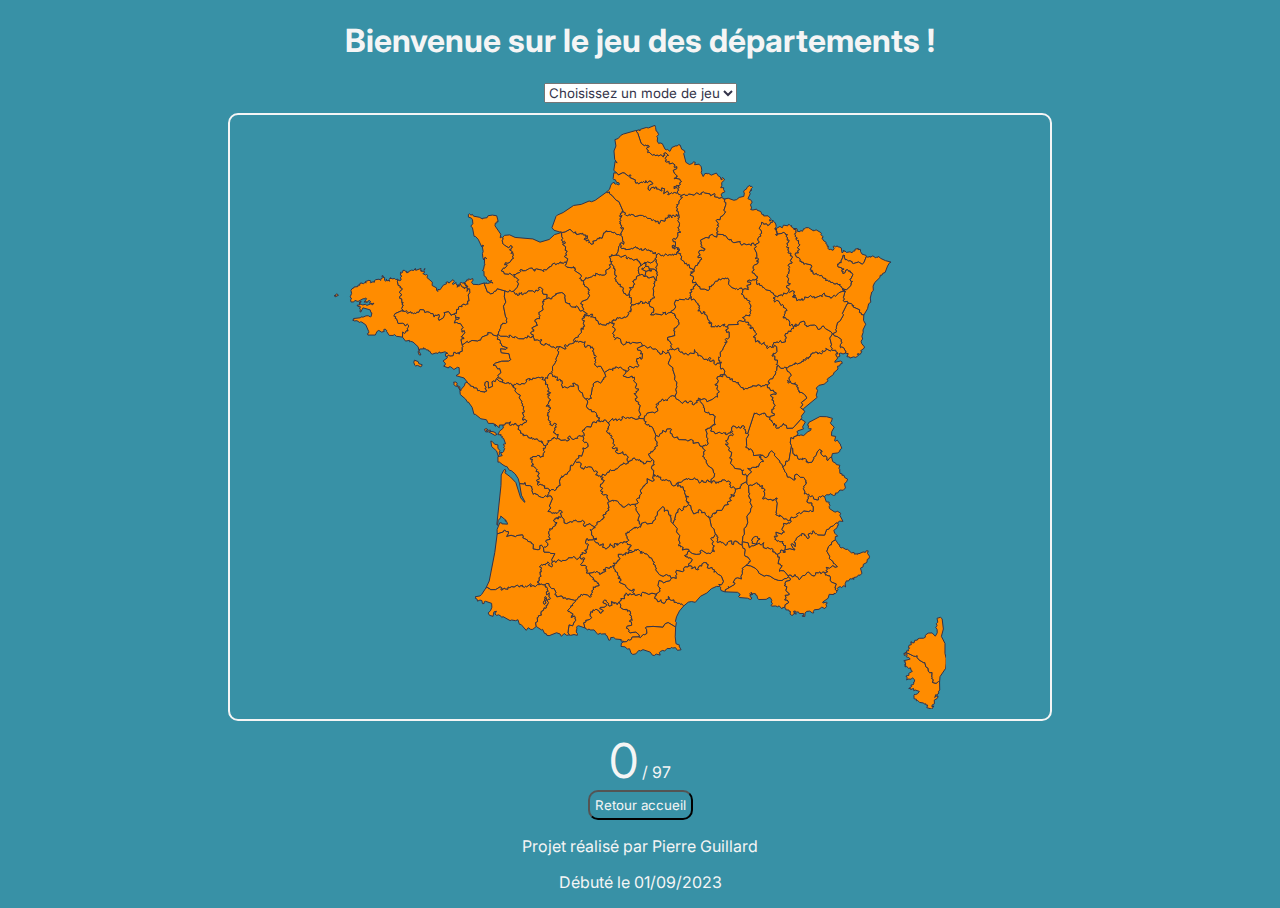
==== index.html @ 72fad649 "name modification" ====
<!DOCTYPE html>
<html lang="en">
  <head>
    <meta charset="UTF-8" />
    <meta name="viewport" content="width=device-width, initial-scale=1.0" />
    <link rel="stylesheet" href="Departement.css" />
    <link rel="preconnect" href="https://fonts.googleapis.com" />
    <link rel="preconnect" href="https://fonts.gstatic.com" crossorigin />
    <link
      href="https://fonts.googleapis.com/css2?family=Inter:wght@500&display=swap"
      rel="stylesheet"
    />
    <script src="scripts/listeDepartements.js" defer></script>
    <script src="scripts/script.js" defer></script>
    <script src="scripts/QCM.js" defer></script>
    
  </head>

  <header><h1>Bienvenue sur le jeu des départements !</h1></header>

  <body>
    <p id="consigne">
      Clique sur le département demandé le plus rapidement possible.
    </p>
    <select name="Mode de Jeu" id="menuDeroulant">
      <option value="choix" selected>Choisissez un mode de jeu</option>
      <option value="trouve">Trouve le département</option>
      <option value="QCM">QCM connaissances</option>
    </select>
    <div id="chronometre">00:00:00</div>

    <div id="zoneAffichage"></div>
      <button id="lancementJeu">Lancer le jeu</button>
    

    <div id="carteGlobale">
    </div>

    <div id="zoneQCM">
      <div id="questions">
        <div id="consigne">Coche les bonnes réponses pour gagner des points ! (2 bonnes réponses minimum = 1 point)</div>
        <form>
        <div id="questionDepartement">
          <div>
            <label
              ><input type="radio" name="radio" id="btn1" /><span id="exemple1">1</span
            ></label>
          </div>
          <div>
            <label
              ><input type="radio" name="radio" id="btn2" /><span id="exemple2">2</span
            ></label>
          </div>
          <div>
            <label
              ><input type="radio" name="radio" id="btn3" /><span id="exemple3">3</span
            ></label>
          </div></div>
        </form>
      <form>
  
        <div id="questionNumero">
          
          <div>
            <label
              ><input type="radio" name="radio" id="btn4" /><span id="exemple4"></span
            ></label>
          </div>
        <div>
            <label
              ><input type="radio" name="radio" id="btn5" /><span id="exemple5"></span
            ></label>
        </div>
        <div>
            <label
              ><input type="radio" name="radio" id="btn6" /><span id="exemple6"></span
            ></label>
        </div></div>
      </form>
      <form>
        <div id="questionPrefecture">
          <div>
              <label
                ><input type="radio" name="radio" id="btn7" /><span id="exemple7"></span
              ></label>
          </div>
          <div>
              <label
                ><input type="radio" name="radio" id="btn8"/><span id="exemple8"></span
              ></label>
          </div>
        <div>
          <label
            ><input type="radio" name="radio" id="btn9" /><span id="exemple9"></span
          ></label>
      </div>
        
      </form>
      </div>
    
    <div><button id="btnEnvoyerReponse">Envoyer</button></div></div></div>  
    <div id="affichageScore"><span id="zoneScore">0</span> / 97</div>
    

    <div id="bulleInfo">
      <ul>
        <li>département : <span id="nom">..</span></li>
        <li>numéro : <span id="numero">..</span></li>
        <li>préfecture : <span id="prefecture">..</span></li>
      </ul>
    </div>
  
    <div class="popup"><p>Bravo tu as obtenu un score de 20/20</p>
    <button class="ok">retour</button>
    </div>
    <button class="retourAccueil">Retour accueil</button>
  </body>

    
  

    

  <footer>
    <p>Projet réalisé par Pierre Guillard</p>
    <p>Débuté le 01/09/2023</p>
  </footer>
</html>
---- Departement.css ----
path {
  fill: #ff8c00;
  stroke: #34344a;
}

path:hover {
  fill: #b33f62;
  cursor: pointer;
}

* {
  color: whitesmoke;
  font-family: "Inter", sans-serif;
}

#zoneAffichage,
h1,
#chronometre,
#consigne,
footer,
#affichageScore,
body,
button {
  text-align: center;
  background-color: #3891a6;
}

select,
option {
  color: #34344a;
}

#carteGlobale {
  width: 800px;
  display: flex;
  justify-content: center;
}

#carteGlobale {
  border: 2px solid;
  border-radius: 10px;
  padding: 10px;
  margin: 10px auto;
}

#zoneScore {
  font-size: 300%;
}

#questionDepartement,
#questionNumero,
#questionPrefecture {
  display: grid;
  grid-template-columns: repeat(3, 20%); /* Trois colonnes de largeur égale */
  grid-template-rows: 1fr;
  row-gap: 10px;
  justify-content: center; /* Centrer les colonnes horizontalement */
}

#bulleInfo {
  background-color: #b33f62;
  display: none;
  position: fixed;
  border: 2px solid;
  border-radius: 10px;
  padding-right: 10px;
  padding-left: -5px;
  margin-left: 15px;
  z-index: 1;
}

#questions {
  width: 900px;
  border: 2px solid;
  border-radius: 10px;
  padding: 20px;
  margin: 10px auto;
}

#zoneQCM {
  display: none;
}

#consigne {
  font-size: larger;
  font-weight: bold;
  color: #b33f62;
}

.popup {
  background-color: black;
  top: 40%;
  left: 40%;
  z-index: 10;
  position: absolute;
  width: 300px;
  height: 200px;
  border: 2px solid;
  border-radius: 10px;
}

.popup p {
  padding-top: 50px;
}

.popup button {
  margin-bottom: 20px;
}

button {
  border-radius: 10px;
  padding: 5px;
}

button:hover {
  cursor: pointer;
}
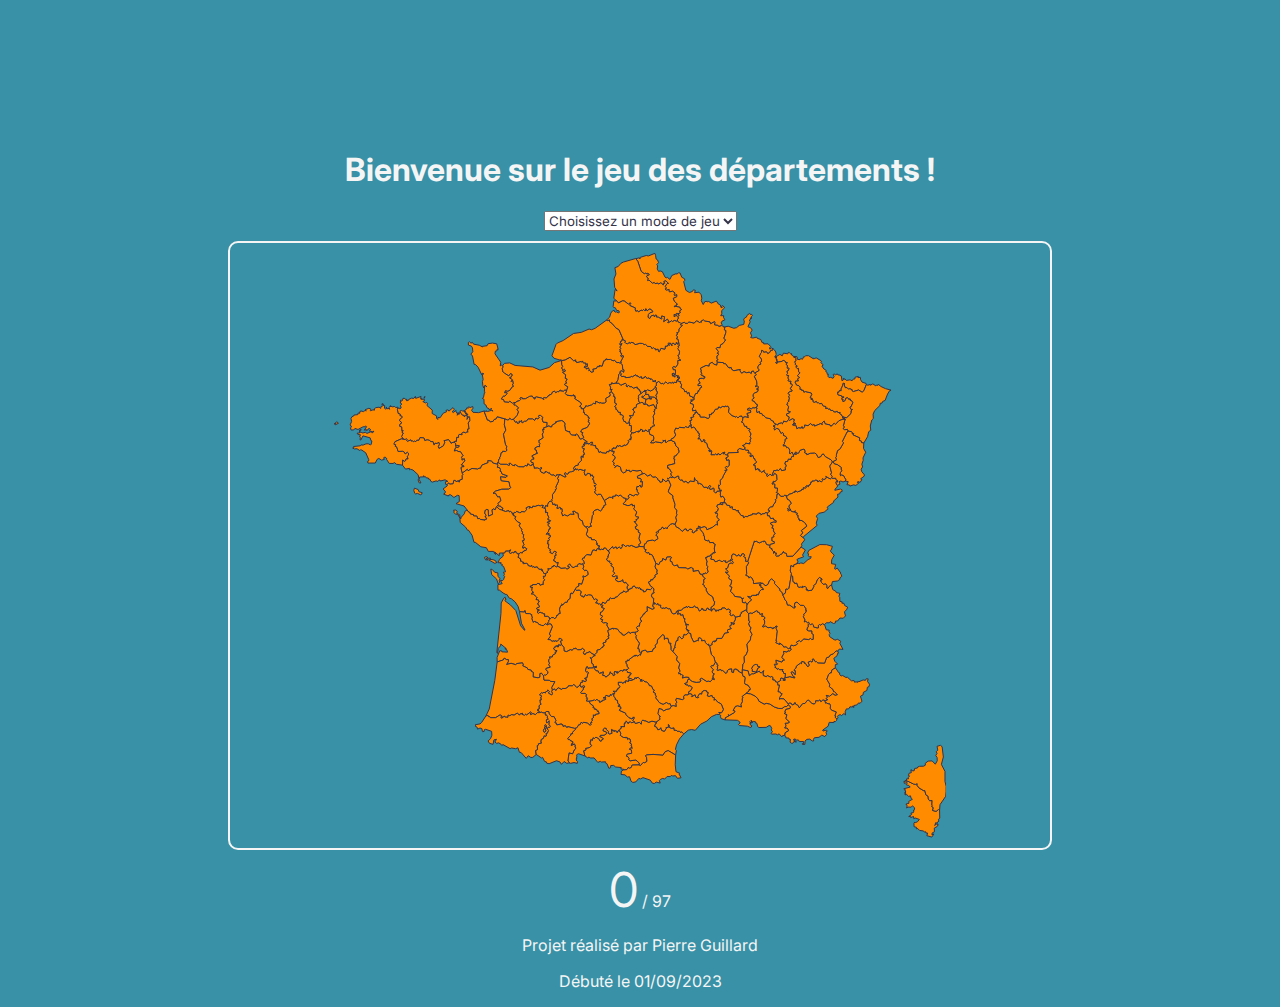
==== commit 1c7084cd: "files reorganization" ====
--- a/index.html
+++ b/index.html
@@ -10,119 +10,116 @@
       href="https://fonts.googleapis.com/css2?family=Inter:wght@500&display=swap"
       rel="stylesheet"
     />
-    <script src="scripts/listeDepartements.js" defer></script>
-    <script src="scripts/script.js" defer></script>
-    <script src="scripts/QCM.js" defer></script>
+    <script src="departmentScripts/listeDepartements.js" defer></script>
+    <script src="departmentScripts/script.js" defer></script>
+    <script src="departmentScripts/QCM.js" defer></script>
     
   </head>
 
-  <header><h1>Bienvenue sur le jeu des départements !</h1></header>
-
   <body>
-    <p id="consigne">
-      Clique sur le département demandé le plus rapidement possible.
-    </p>
-    <select name="Mode de Jeu" id="menuDeroulant">
-      <option value="choix" selected>Choisissez un mode de jeu</option>
-      <option value="trouve">Trouve le département</option>
-      <option value="QCM">QCM connaissances</option>
-    </select>
-    <div id="chronometre">00:00:00</div>
-
-    <div id="zoneAffichage"></div>
-      <button id="lancementJeu">Lancer le jeu</button>
+    <header></header>
+    <main>
+      <h1>Bienvenue sur le jeu des départements !</h1>
+      
+      <p id="consigne">
+        Clique sur le département demandé le plus rapidement possible.
+      </p>
+      <select name="Mode de Jeu" id="menuDeroulant">
+        <option value="choix" selected>Choisissez un mode de jeu</option>
+        <option value="trouve">Trouve le département</option>
+        <option value="QCM">QCM connaissances</option>
+      </select>
+      <div id="chronometre">00:00:00</div>
+  
+      <div id="zoneAffichage"></div>
+        <button id="lancementJeu">Lancer le jeu</button>
+      
+  
+      <div id="carteGlobale">
+      </div>
+  
+      <div id="zoneQCM">
+        <div id="questions">
+          <div id="consigne">Coche les bonnes réponses pour gagner des points ! (2 bonnes réponses minimum = 1 point)</div>
+          <form>
+          <div id="questionDepartement">
+            <div>
+              <label
+                ><input type="radio" name="radio" id="btn1" /><span id="exemple1">1</span
+              ></label>
+            </div>
+            <div>
+              <label
+                ><input type="radio" name="radio" id="btn2" /><span id="exemple2">2</span
+              ></label>
+            </div>
+            <div>
+              <label
+                ><input type="radio" name="radio" id="btn3" /><span id="exemple3">3</span
+              ></label>
+            </div></div>
+          </form>
+        <form>
     
-
-    <div id="carteGlobale">
-    </div>
-
-    <div id="zoneQCM">
-      <div id="questions">
-        <div id="consigne">Coche les bonnes réponses pour gagner des points ! (2 bonnes réponses minimum = 1 point)</div>
-        <form>
-        <div id="questionDepartement">
-          <div>
-            <label
-              ><input type="radio" name="radio" id="btn1" /><span id="exemple1">1</span
-            ></label>
-          </div>
-          <div>
-            <label
-              ><input type="radio" name="radio" id="btn2" /><span id="exemple2">2</span
-            ></label>
-          </div>
-          <div>
-            <label
-              ><input type="radio" name="radio" id="btn3" /><span id="exemple3">3</span
-            ></label>
-          </div></div>
-        </form>
-      <form>
-  
-        <div id="questionNumero">
-          
-          <div>
-            <label
-              ><input type="radio" name="radio" id="btn4" /><span id="exemple4"></span
-            ></label>
-          </div>
-        <div>
-            <label
-              ><input type="radio" name="radio" id="btn5" /><span id="exemple5"></span
-            ></label>
-        </div>
-        <div>
-            <label
-              ><input type="radio" name="radio" id="btn6" /><span id="exemple6"></span
-            ></label>
-        </div></div>
-      </form>
-      <form>
-        <div id="questionPrefecture">
+          <div id="questionNumero">
+            
+            <div>
+              <label
+                ><input type="radio" name="radio" id="btn4" /><span id="exemple4"></span
+              ></label>
+            </div>
           <div>
               <label
-                ><input type="radio" name="radio" id="btn7" /><span id="exemple7"></span
+                ><input type="radio" name="radio" id="btn5" /><span id="exemple5"></span
               ></label>
           </div>
           <div>
               <label
-                ><input type="radio" name="radio" id="btn8"/><span id="exemple8"></span
+                ><input type="radio" name="radio" id="btn6" /><span id="exemple6"></span
               ></label>
-          </div>
-        <div>
-          <label
-            ><input type="radio" name="radio" id="btn9" /><span id="exemple9"></span
-          ></label>
-      </div>
-        
-      </form>
+          </div></div>
+        </form>
+        <form>
+          <div id="questionPrefecture">
+            <div>
+                <label
+                  ><input type="radio" name="radio" id="btn7" /><span id="exemple7"></span
+                ></label>
+            </div>
+            <div>
+                <label
+                  ><input type="radio" name="radio" id="btn8"/><span id="exemple8"></span
+                ></label>
+            </div>
+          <div>
+            <label
+              ><input type="radio" name="radio" id="btn9" /><span id="exemple9"></span
+            ></label>
+        </div>
+          
+        </form>
+        </div>
+      
+      <div><button id="btnEnvoyerReponse">Envoyer</button></div></div></div>  
+      <div id="affichageScore"><span id="zoneScore">0</span> / 97</div>
+      
+  
+      <div id="bulleInfo">
+        <ul>
+          <li>département : <span id="nom">..</span></li>
+          <li>numéro : <span id="numero">..</span></li>
+          <li>préfecture : <span id="prefecture">..</span></li>
+        </ul>
       </div>
     
-    <div><button id="btnEnvoyerReponse">Envoyer</button></div></div></div>  
-    <div id="affichageScore"><span id="zoneScore">0</span> / 97</div>
-    
-
-    <div id="bulleInfo">
-      <ul>
-        <li>département : <span id="nom">..</span></li>
-        <li>numéro : <span id="numero">..</span></li>
-        <li>préfecture : <span id="prefecture">..</span></li>
-      </ul>
-    </div>
-  
-    <div class="popup"><p>Bravo tu as obtenu un score de 20/20</p>
-    <button class="ok">retour</button>
-    </div>
-    <button class="retourAccueil">Retour accueil</button>
+      <div class="popup"><p>Bravo tu as obtenu un score de 20/20</p>
+      <button class="ok">retour</button>
+      </div>
+      <button class="retourAccueil">Retour choix du mode de jeu</button>
+    </main>
+    <footer>
+      <p>Projet réalisé par Pierre Guillard</p>
+      <p>Débuté le 01/09/2023</p>
+    </footer>
   </body>
-
-    
-  
-
-    
-
-  <footer>
-    <p>Projet réalisé par Pierre Guillard</p>
-    <p>Débuté le 01/09/2023</p>
-  </footer>
 </html>
--- a/Departement.css
+++ b/Departement.css
@@ -1,16 +1,20 @@
 path {
-  fill: #ff8c00;
-  stroke: #34344a;
+	fill: #ff8c00;
+	stroke: #34344a;
 }
 
 path:hover {
-  fill: #b33f62;
-  cursor: pointer;
+	fill: #b33f62;
+	cursor: pointer;
 }
 
 * {
-  color: whitesmoke;
-  font-family: "Inter", sans-serif;
+	color: whitesmoke;
+	font-family: 'Inter', sans-serif;
+}
+
+main {
+	margin-top: 150px;
 }
 
 #zoneAffichage,
@@ -21,97 +25,103 @@
 #affichageScore,
 body,
 button {
-  text-align: center;
-  background-color: #3891a6;
+	text-align: center;
+	background-color: #3891a6;
 }
 
 select,
 option {
-  color: #34344a;
+	color: #34344a;
 }
 
 #carteGlobale {
-  width: 800px;
-  display: flex;
-  justify-content: center;
+	width: 800px;
+	display: flex;
+	justify-content: center;
 }
 
 #carteGlobale {
-  border: 2px solid;
-  border-radius: 10px;
-  padding: 10px;
-  margin: 10px auto;
+	border: 2px solid;
+	border-radius: 10px;
+	padding: 10px;
+	margin: 10px auto;
 }
 
 #zoneScore {
-  font-size: 300%;
+	font-size: 300%;
 }
 
 #questionDepartement,
 #questionNumero,
 #questionPrefecture {
-  display: grid;
-  grid-template-columns: repeat(3, 20%); /* Trois colonnes de largeur égale */
-  grid-template-rows: 1fr;
-  row-gap: 10px;
-  justify-content: center; /* Centrer les colonnes horizontalement */
+	display: grid;
+	grid-template-columns: repeat(3, 20%); /* Trois colonnes de largeur égale */
+	grid-template-rows: 1fr;
+	row-gap: 10px;
+	justify-content: center; /* Centrer les colonnes horizontalement */
 }
 
 #bulleInfo {
-  background-color: #b33f62;
-  display: none;
-  position: fixed;
-  border: 2px solid;
-  border-radius: 10px;
-  padding-right: 10px;
-  padding-left: -5px;
-  margin-left: 15px;
-  z-index: 1;
+	background-color: #b33f62;
+	display: none;
+	position: fixed;
+	border: 2px solid;
+	border-radius: 10px;
+	padding-right: 10px;
+	padding-left: -5px;
+	margin-left: 15px;
+	z-index: 1;
 }
 
 #questions {
-  width: 900px;
-  border: 2px solid;
-  border-radius: 10px;
-  padding: 20px;
-  margin: 10px auto;
+	width: 900px;
+	border: 2px solid;
+	border-radius: 10px;
+	padding: 20px;
+	margin: 10px auto;
 }
 
 #zoneQCM {
-  display: none;
+	display: none;
 }
 
 #consigne {
-  font-size: larger;
-  font-weight: bold;
-  color: #b33f62;
+	font-size: larger;
+	font-weight: bold;
+	color: #b33f62;
 }
 
 .popup {
-  background-color: black;
-  top: 40%;
-  left: 40%;
-  z-index: 10;
-  position: absolute;
-  width: 300px;
-  height: 200px;
-  border: 2px solid;
-  border-radius: 10px;
+	background-color: #3891a6;
+	top: 40%;
+	left: 50%;
+	transform: translate(-50%, -50%);
+	z-index: 10;
+	position: absolute;
+	width: 300px;
+	height: 150px;
+	border: 2px solid;
+	border-radius: 10px;
 }
 
 .popup p {
-  padding-top: 50px;
+	padding-top: 20px;
 }
 
 .popup button {
-  margin-bottom: 20px;
+	margin-bottom: 10px;
 }
 
 button {
-  border-radius: 10px;
-  padding: 5px;
+	border-radius: 10px;
+	padding: 5px;
+	border: 2px solid;
 }
 
 button:hover {
-  cursor: pointer;
+	cursor: pointer;
 }
+
+#btnEnvoyerReponse {
+	margin-top: 10px;
+}
